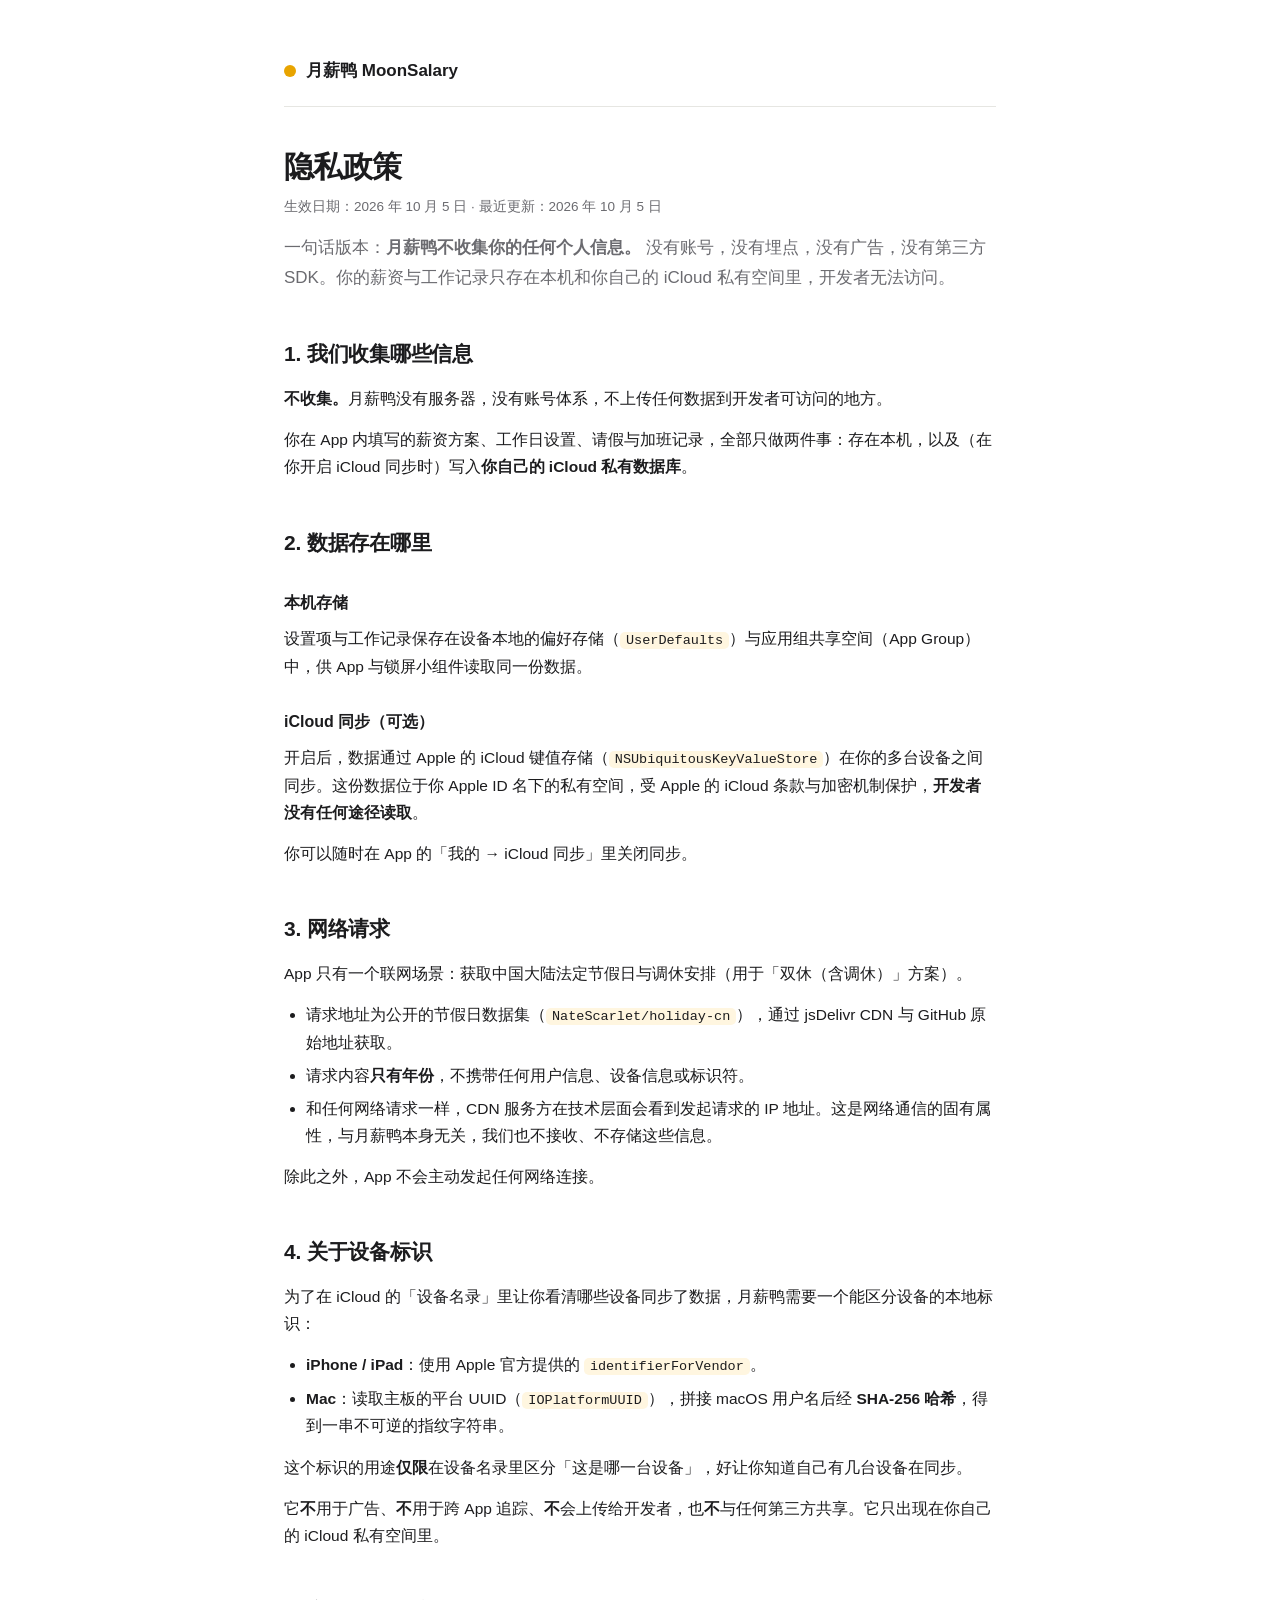
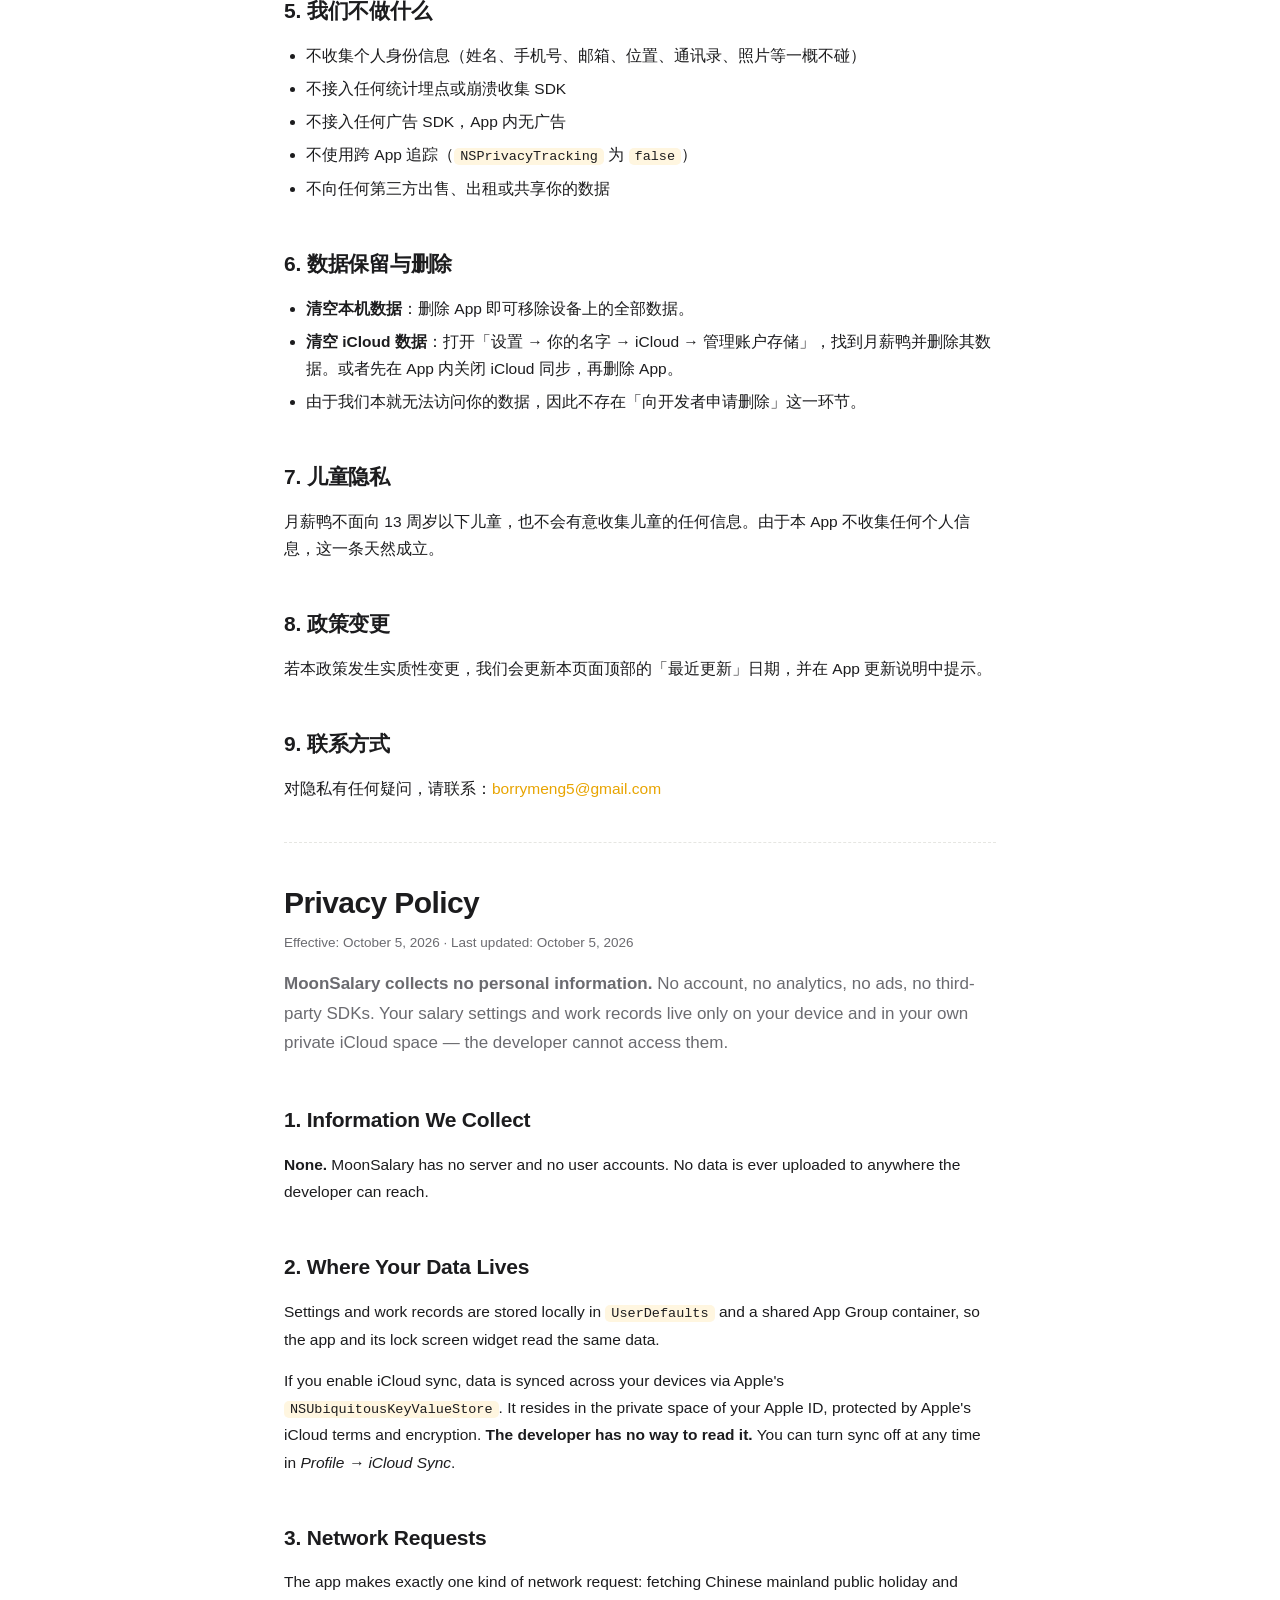
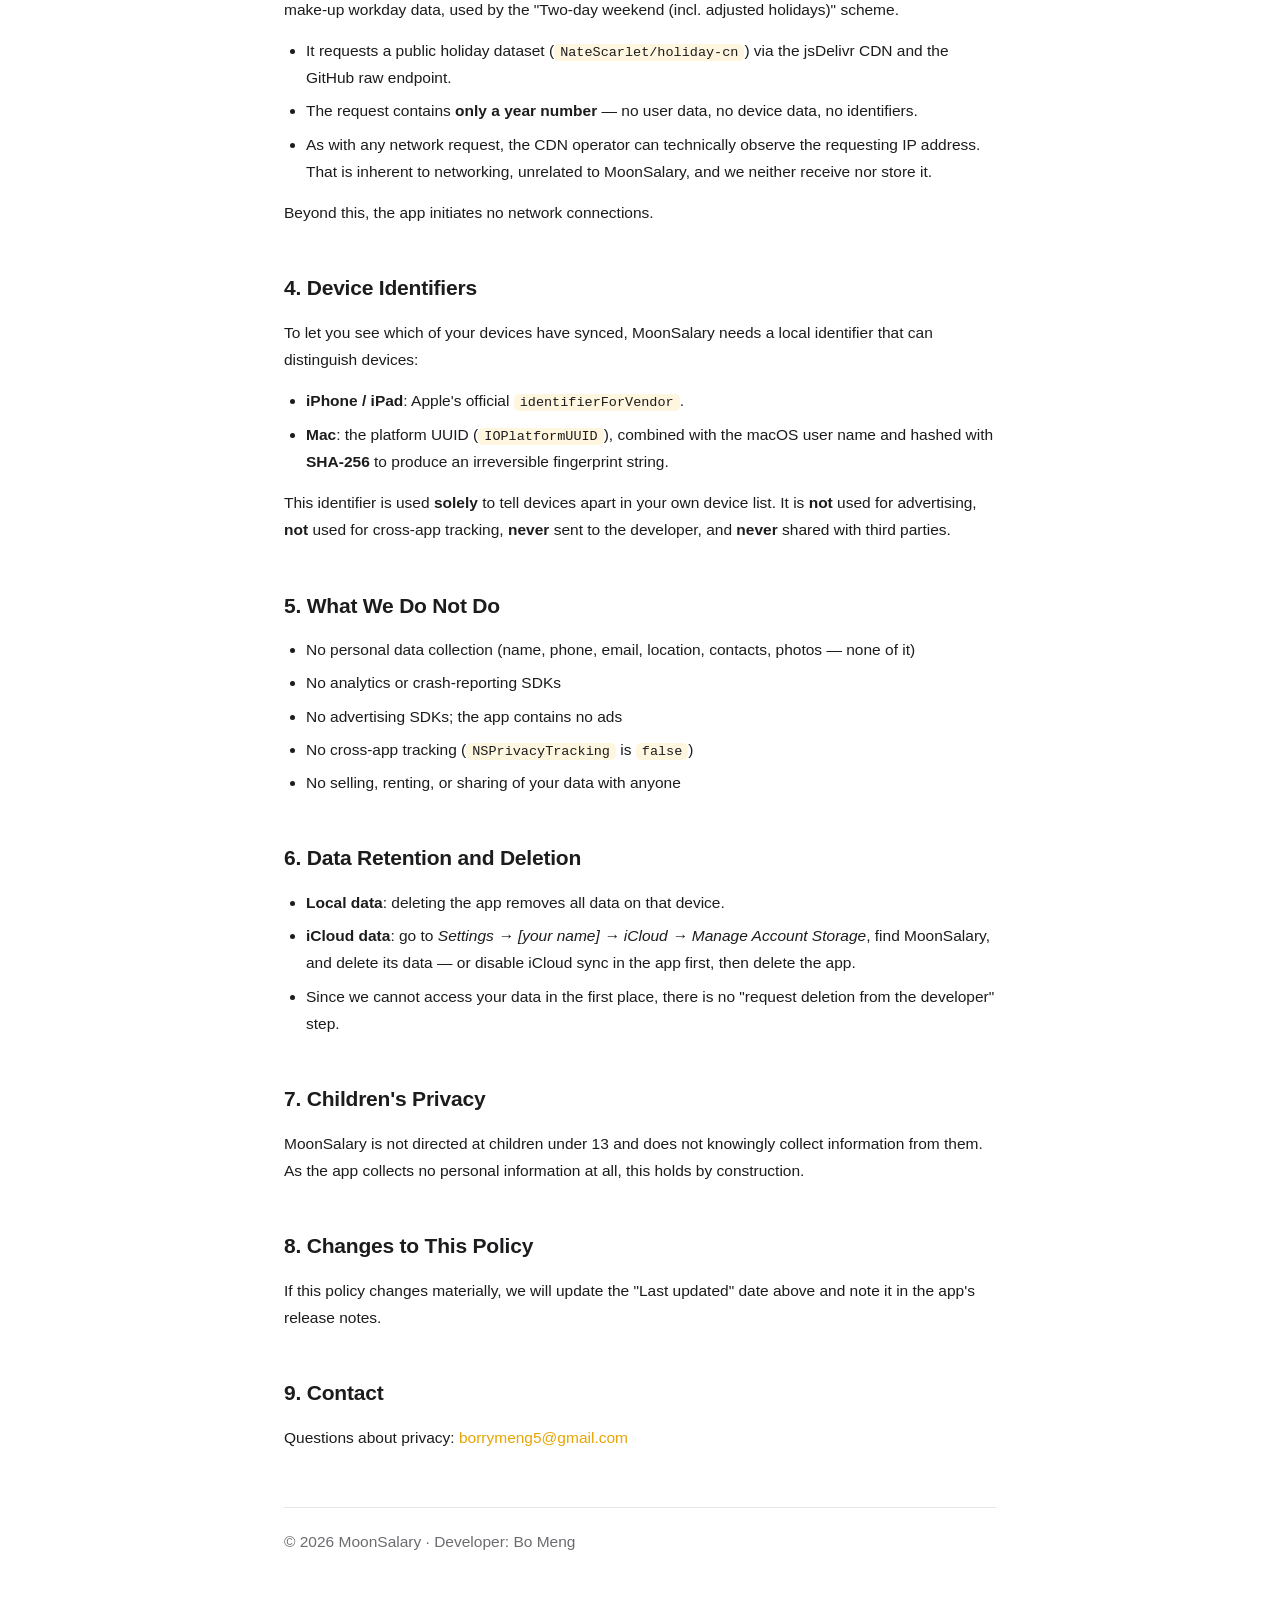
==== privacy/index.html @ 05ef981d "docs: 月薪鸭官方文档站初始化 新建文档仓库，同时作为 App Store 上架所需的隐私政策与技术支持页面托管源。  站点页面（GitHub Pages，main 分支根目录）： · index" ====
<!DOCTYPE html>
<html lang="zh-CN">
<head>
<meta charset="utf-8">
<meta name="viewport" content="width=device-width, initial-scale=1">
<title>隐私政策 — 月薪鸭</title>
<meta name="description" content="月薪鸭隐私政策：不收集任何个人信息，数据仅存本机与用户自己的 iCloud 私有空间。">
<link rel="stylesheet" href="../styles.css">
</head>
<body>
<div class="wrap">

  <header class="site">
    <div class="brandline"><span class="dot"></span>月薪鸭 MoonSalary</div>
  </header>

  <h1>隐私政策</h1>
  <p class="meta">生效日期：2026 年 10 月 5 日 · 最近更新：2026 年 10 月 5 日</p>

  <p class="lede">
    一句话版本：<strong>月薪鸭不收集你的任何个人信息。</strong>
    没有账号，没有埋点，没有广告，没有第三方 SDK。你的薪资与工作记录只存在本机和你自己的 iCloud 私有空间里，开发者无法访问。
  </p>

  <h2>1. 我们收集哪些信息</h2>
  <p><strong>不收集。</strong>月薪鸭没有服务器，没有账号体系，不上传任何数据到开发者可访问的地方。</p>
  <p>你在 App 内填写的薪资方案、工作日设置、请假与加班记录，全部只做两件事：存在本机，以及（在你开启 iCloud 同步时）写入<strong>你自己的 iCloud 私有数据库</strong>。</p>

  <h2>2. 数据存在哪里</h2>

  <h3>本机存储</h3>
  <p>设置项与工作记录保存在设备本地的偏好存储（<code>UserDefaults</code>）与应用组共享空间（App Group）中，供 App 与锁屏小组件读取同一份数据。</p>

  <h3>iCloud 同步（可选）</h3>
  <p>开启后，数据通过 Apple 的 iCloud 键值存储（<code>NSUbiquitousKeyValueStore</code>）在你的多台设备之间同步。这份数据位于你 Apple ID 名下的私有空间，受 Apple 的 iCloud 条款与加密机制保护，<strong>开发者没有任何途径读取</strong>。</p>
  <p>你可以随时在 App 的「我的 → iCloud 同步」里关闭同步。</p>

  <h2>3. 网络请求</h2>
  <p>App 只有一个联网场景：获取中国大陆法定节假日与调休安排（用于「双休（含调休）」方案）。</p>
  <ul>
    <li>请求地址为公开的节假日数据集（<code>NateScarlet/holiday-cn</code>），通过 jsDelivr CDN 与 GitHub 原始地址获取。</li>
    <li>请求内容<strong>只有年份</strong>，不携带任何用户信息、设备信息或标识符。</li>
    <li>和任何网络请求一样，CDN 服务方在技术层面会看到发起请求的 IP 地址。这是网络通信的固有属性，与月薪鸭本身无关，我们也不接收、不存储这些信息。</li>
  </ul>
  <p>除此之外，App 不会主动发起任何网络连接。</p>

  <h2>4. 关于设备标识</h2>
  <p>为了在 iCloud 的「设备名录」里让你看清哪些设备同步了数据，月薪鸭需要一个能区分设备的本地标识：</p>
  <ul>
    <li><strong>iPhone / iPad</strong>：使用 Apple 官方提供的 <code>identifierForVendor</code>。</li>
    <li><strong>Mac</strong>：读取主板的平台 UUID（<code>IOPlatformUUID</code>），拼接 macOS 用户名后经 <strong>SHA-256 哈希</strong>，得到一串不可逆的指纹字符串。</li>
  </ul>
  <p>这个标识的用途<strong>仅限</strong>在设备名录里区分「这是哪一台设备」，好让你知道自己有几台设备在同步。</p>
  <p>它<strong>不</strong>用于广告、<strong>不</strong>用于跨 App 追踪、<strong>不</strong>会上传给开发者，也<strong>不</strong>与任何第三方共享。它只出现在你自己的 iCloud 私有空间里。</p>

  <h2>5. 我们不做什么</h2>
  <ul>
    <li>不收集个人身份信息（姓名、手机号、邮箱、位置、通讯录、照片等一概不碰）</li>
    <li>不接入任何统计埋点或崩溃收集 SDK</li>
    <li>不接入任何广告 SDK，App 内无广告</li>
    <li>不使用跨 App 追踪（<code>NSPrivacyTracking</code> 为 <code>false</code>）</li>
    <li>不向任何第三方出售、出租或共享你的数据</li>
  </ul>

  <h2>6. 数据保留与删除</h2>
  <ul>
    <li><strong>清空本机数据</strong>：删除 App 即可移除设备上的全部数据。</li>
    <li><strong>清空 iCloud 数据</strong>：打开「设置 → 你的名字 → iCloud → 管理账户存储」，找到月薪鸭并删除其数据。或者先在 App 内关闭 iCloud 同步，再删除 App。</li>
    <li>由于我们本就无法访问你的数据，因此不存在「向开发者申请删除」这一环节。</li>
  </ul>

  <h2>7. 儿童隐私</h2>
  <p>月薪鸭不面向 13 周岁以下儿童，也不会有意收集儿童的任何信息。由于本 App 不收集任何个人信息，这一条天然成立。</p>

  <h2>8. 政策变更</h2>
  <p>若本政策发生实质性变更，我们会更新本页面顶部的「最近更新」日期，并在 App 更新说明中提示。</p>

  <h2>9. 联系方式</h2>
  <p>对隐私有任何疑问，请联系：<a href="mailto:borrymeng5@gmail.com">borrymeng5@gmail.com</a></p>

  <hr class="lang-split">

  <h1>Privacy Policy</h1>
  <p class="meta">Effective: October 5, 2026 · Last updated: October 5, 2026</p>

  <p class="lede">
    <strong>MoonSalary collects no personal information.</strong> No account, no analytics, no ads,
    no third-party SDKs. Your salary settings and work records live only on your device and in your own
    private iCloud space — the developer cannot access them.
  </p>

  <h2>1. Information We Collect</h2>
  <p><strong>None.</strong> MoonSalary has no server and no user accounts. No data is ever uploaded to
  anywhere the developer can reach.</p>

  <h2>2. Where Your Data Lives</h2>
  <p>Settings and work records are stored locally in <code>UserDefaults</code> and a shared App Group
  container, so the app and its lock screen widget read the same data.</p>
  <p>If you enable iCloud sync, data is synced across your devices via Apple's
  <code>NSUbiquitousKeyValueStore</code>. It resides in the private space of your Apple ID, protected by
  Apple's iCloud terms and encryption. <strong>The developer has no way to read it.</strong> You can turn
  sync off at any time in <em>Profile → iCloud Sync</em>.</p>

  <h2>3. Network Requests</h2>
  <p>The app makes exactly one kind of network request: fetching Chinese mainland public holiday and
  make-up workday data, used by the "Two-day weekend (incl. adjusted holidays)" scheme.</p>
  <ul>
    <li>It requests a public holiday dataset (<code>NateScarlet/holiday-cn</code>) via the jsDelivr CDN and
      the GitHub raw endpoint.</li>
    <li>The request contains <strong>only a year number</strong> — no user data, no device data, no identifiers.</li>
    <li>As with any network request, the CDN operator can technically observe the requesting IP address.
      That is inherent to networking, unrelated to MoonSalary, and we neither receive nor store it.</li>
  </ul>
  <p>Beyond this, the app initiates no network connections.</p>

  <h2>4. Device Identifiers</h2>
  <p>To let you see which of your devices have synced, MoonSalary needs a local identifier that can
  distinguish devices:</p>
  <ul>
    <li><strong>iPhone / iPad</strong>: Apple's official <code>identifierForVendor</code>.</li>
    <li><strong>Mac</strong>: the platform UUID (<code>IOPlatformUUID</code>), combined with the macOS user
      name and hashed with <strong>SHA-256</strong> to produce an irreversible fingerprint string.</li>
  </ul>
  <p>This identifier is used <strong>solely</strong> to tell devices apart in your own device list. It is
  <strong>not</strong> used for advertising, <strong>not</strong> used for cross-app tracking,
  <strong>never</strong> sent to the developer, and <strong>never</strong> shared with third parties.</p>

  <h2>5. What We Do Not Do</h2>
  <ul>
    <li>No personal data collection (name, phone, email, location, contacts, photos — none of it)</li>
    <li>No analytics or crash-reporting SDKs</li>
    <li>No advertising SDKs; the app contains no ads</li>
    <li>No cross-app tracking (<code>NSPrivacyTracking</code> is <code>false</code>)</li>
    <li>No selling, renting, or sharing of your data with anyone</li>
  </ul>

  <h2>6. Data Retention and Deletion</h2>
  <ul>
    <li><strong>Local data</strong>: deleting the app removes all data on that device.</li>
    <li><strong>iCloud data</strong>: go to <em>Settings → [your name] → iCloud → Manage Account Storage</em>,
      find MoonSalary, and delete its data — or disable iCloud sync in the app first, then delete the app.</li>
    <li>Since we cannot access your data in the first place, there is no "request deletion from the developer"
      step.</li>
  </ul>

  <h2>7. Children's Privacy</h2>
  <p>MoonSalary is not directed at children under 13 and does not knowingly collect information from them.
  As the app collects no personal information at all, this holds by construction.</p>

  <h2>8. Changes to This Policy</h2>
  <p>If this policy changes materially, we will update the "Last updated" date above and note it in the
  app's release notes.</p>

  <h2>9. Contact</h2>
  <p>Questions about privacy: <a href="mailto:borrymeng5@gmail.com">borrymeng5@gmail.com</a></p>

  <footer class="site">
    <p>© 2026 MoonSalary · Developer: Bo Meng</p>
  </footer>

</div>
</body>
</html>
---- styles.css ----
:root {
  --brand: #E8A400;
  --brand-soft: #FFF6E0;
  --bg: #FFFFFF;
  --bg-soft: #FAFAF8;
  --fg: #1C1C1E;
  --fg-muted: #6B6B70;
  --border: #E6E6E2;
  --radius: 14px;
}

@media (prefers-color-scheme: dark) {
  :root {
    --brand: #FFC730;
    --brand-soft: #2A2415;
    --bg: #121214;
    --bg-soft: #1A1A1D;
    --fg: #F2F2F4;
    --fg-muted: #A0A0A6;
    --border: #2E2E32;
  }
}

* { box-sizing: border-box; }

body {
  margin: 0;
  background: var(--bg);
  color: var(--fg);
  font-family: -apple-system, BlinkMacSystemFont, "SF Pro Text", "PingFang SC",
    "Hiragino Sans GB", "Microsoft YaHei", sans-serif;
  line-height: 1.75;
  -webkit-font-smoothing: antialiased;
}

.wrap { max-width: 760px; margin: 0 auto; padding: 56px 24px 96px; }

header.site {
  border-bottom: 1px solid var(--border);
  padding-bottom: 20px;
  margin-bottom: 40px;
}

header.site .brandline {
  display: flex;
  align-items: center;
  gap: 10px;
  font-weight: 700;
  font-size: 17px;
}

header.site .dot {
  width: 12px; height: 12px; border-radius: 50%;
  background: var(--brand);
  display: inline-block;
}

h1 { font-size: 30px; line-height: 1.35; margin: 0 0 8px; letter-spacing: -0.02em; }
h2 { font-size: 21px; margin: 44px 0 12px; letter-spacing: -0.01em; }
h3 { font-size: 16px; margin: 28px 0 8px; }
p, li { font-size: 15.5px; }
p { margin: 0 0 14px; }
ul, ol { padding-left: 22px; margin: 0 0 14px; }
li { margin-bottom: 6px; }

a { color: var(--brand); text-decoration: none; }
a:hover { text-decoration: underline; }

.lede { font-size: 17px; color: var(--fg-muted); margin-bottom: 32px; }
.meta { font-size: 13.5px; color: var(--fg-muted); }

.card {
  background: var(--bg-soft);
  border: 1px solid var(--border);
  border-radius: var(--radius);
  padding: 18px 20px;
  margin: 0 0 16px;
}
.card h3 { margin-top: 0; }

.grid { display: grid; grid-template-columns: 1fr 1fr; gap: 14px; }
@media (max-width: 620px) { .grid { grid-template-columns: 1fr; } }

.nav { display: flex; flex-wrap: wrap; gap: 10px; margin: 28px 0 0; }
.nav a {
  border: 1px solid var(--border);
  border-radius: 999px;
  padding: 7px 15px;
  font-size: 14px;
  color: var(--fg);
}
.nav a:hover { border-color: var(--brand); color: var(--brand); text-decoration: none; }

table { width: 100%; border-collapse: collapse; margin: 0 0 18px; font-size: 14.5px; }
th, td { text-align: left; padding: 9px 10px; border-bottom: 1px solid var(--border); vertical-align: top; }
th { color: var(--fg-muted); font-weight: 600; font-size: 13px; }

code {
  background: var(--brand-soft);
  border-radius: 5px;
  padding: 1px 6px;
  font-size: 13.5px;
  font-family: ui-monospace, SFMono-Regular, Menlo, monospace;
}

hr { border: none; border-top: 1px solid var(--border); margin: 44px 0; }

footer.site {
  border-top: 1px solid var(--border);
  margin-top: 56px;
  padding-top: 20px;
  font-size: 13.5px;
  color: var(--fg-muted);
}

.lang-split { border-top: 1px dashed var(--border); margin: 40px 0; }
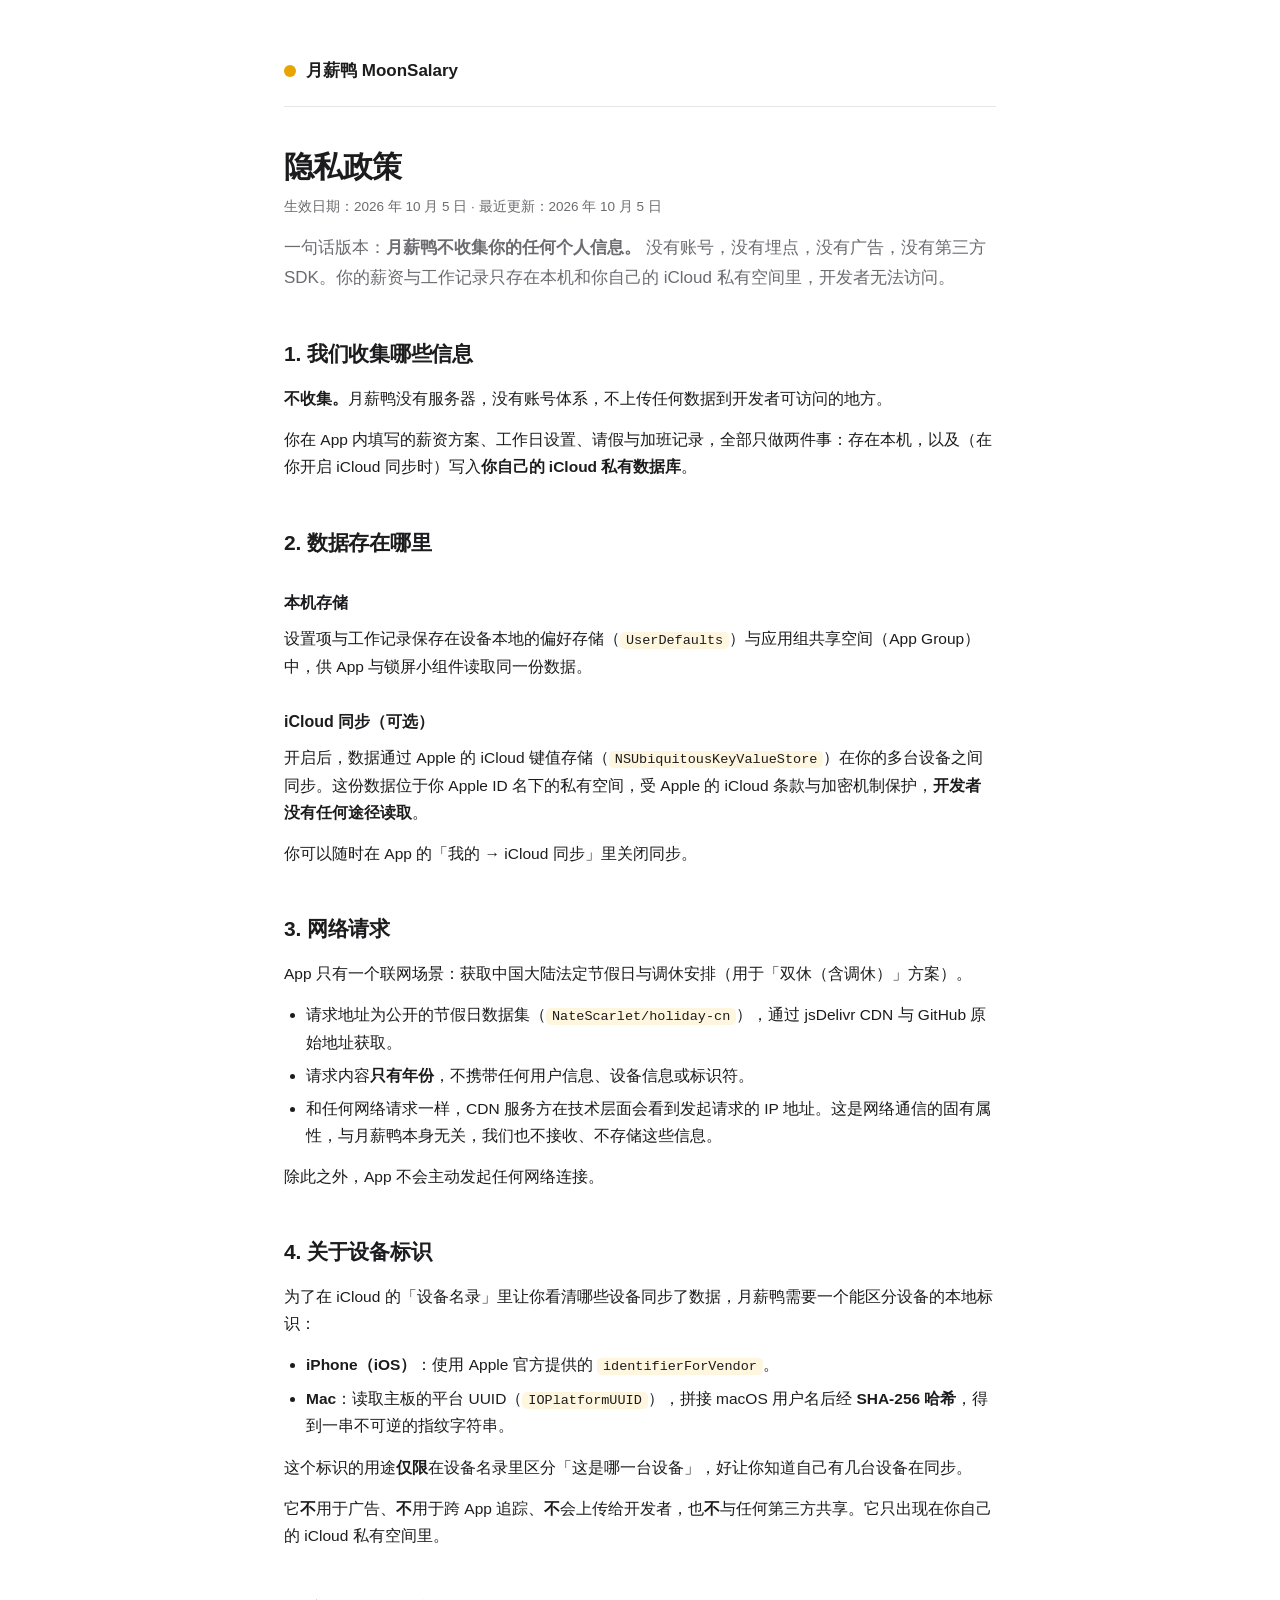
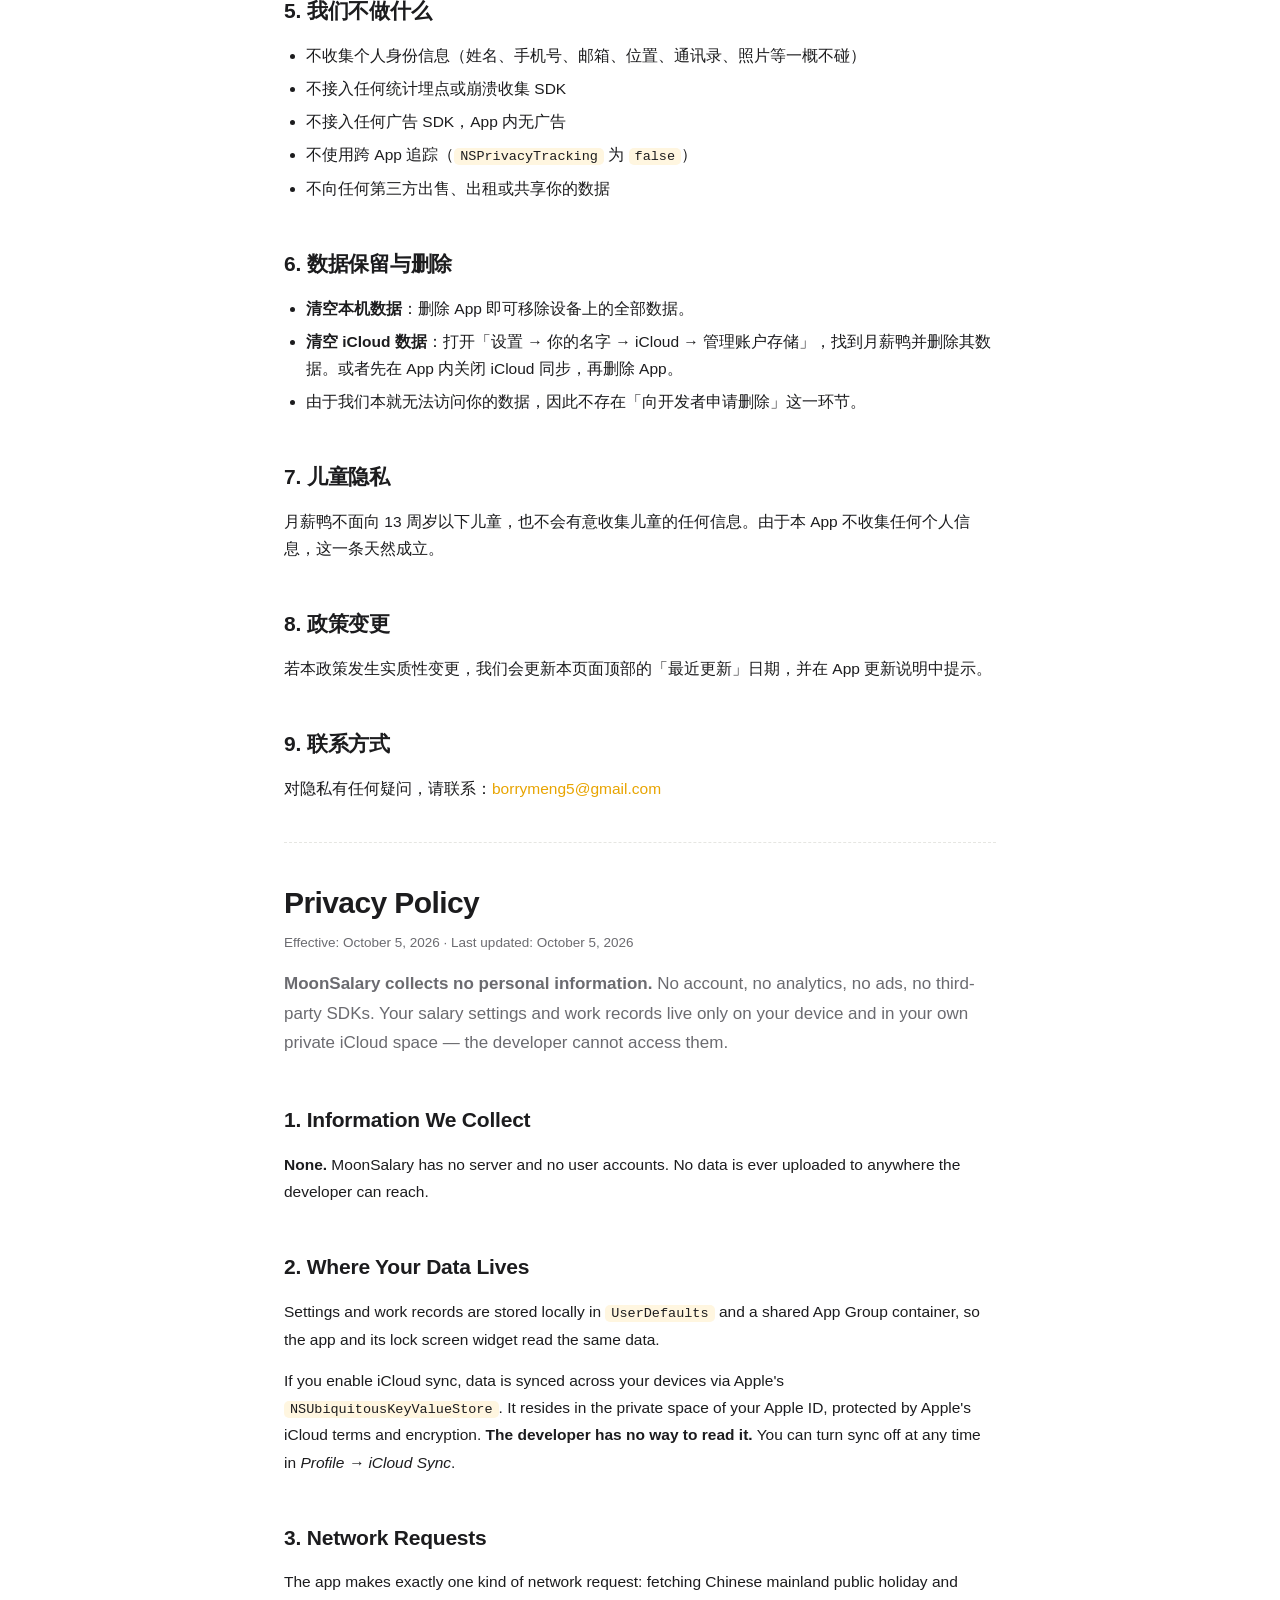
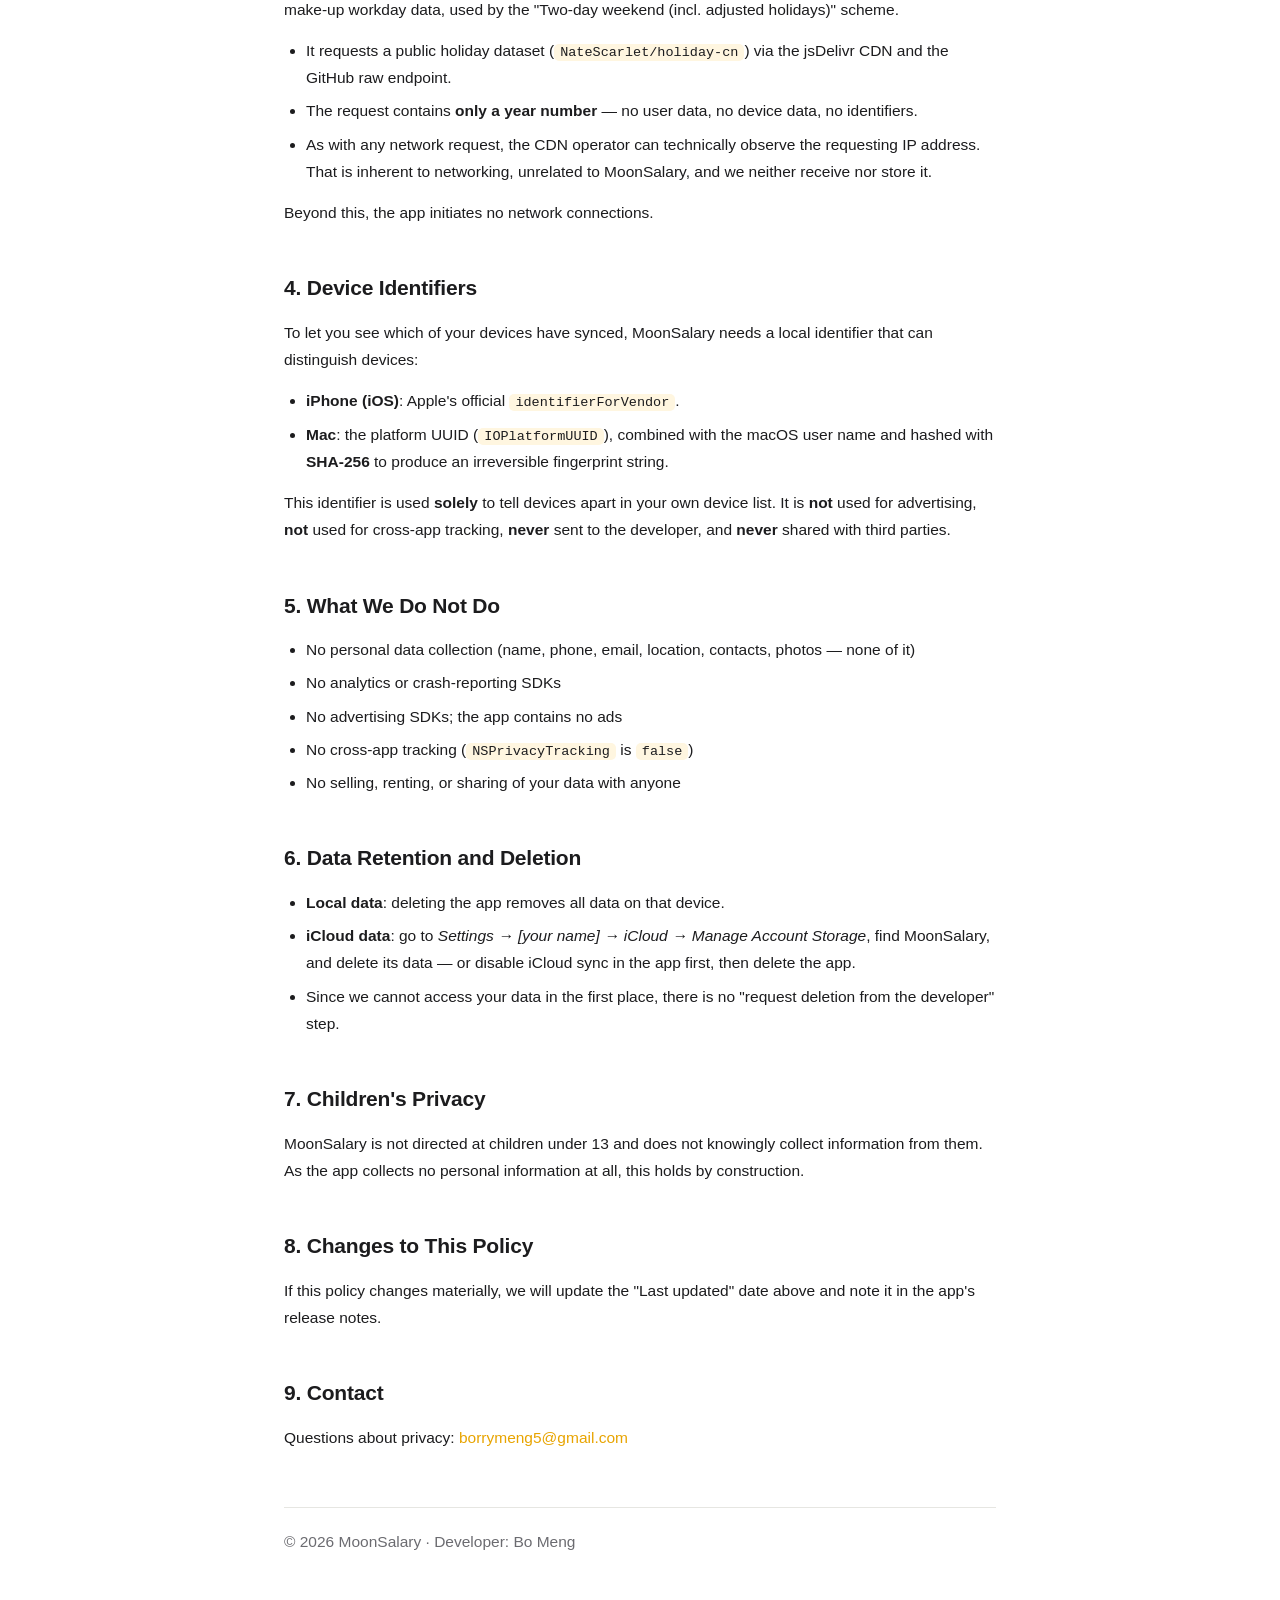
==== commit aa6114e2: "docs: 补 App Store 截图与 API Key 步骤；版本同步到 0.2.18 - 新增 docs/app-store-connect-api-key.md：Xcode 登录 Apple " ====
--- a/privacy/index.html
+++ b/privacy/index.html
@@ -47,7 +47,7 @@
   <h2>4. 关于设备标识</h2>
   <p>为了在 iCloud 的「设备名录」里让你看清哪些设备同步了数据，月薪鸭需要一个能区分设备的本地标识：</p>
   <ul>
-    <li><strong>iPhone / iPad</strong>：使用 Apple 官方提供的 <code>identifierForVendor</code>。</li>
+    <li><strong>iPhone（iOS）</strong>：使用 Apple 官方提供的 <code>identifierForVendor</code>。</li>
     <li><strong>Mac</strong>：读取主板的平台 UUID（<code>IOPlatformUUID</code>），拼接 macOS 用户名后经 <strong>SHA-256 哈希</strong>，得到一串不可逆的指纹字符串。</li>
   </ul>
   <p>这个标识的用途<strong>仅限</strong>在设备名录里区分「这是哪一台设备」，好让你知道自己有几台设备在同步。</p>
@@ -117,7 +117,7 @@
   <p>To let you see which of your devices have synced, MoonSalary needs a local identifier that can
   distinguish devices:</p>
   <ul>
-    <li><strong>iPhone / iPad</strong>: Apple's official <code>identifierForVendor</code>.</li>
+    <li><strong>iPhone (iOS)</strong>: Apple's official <code>identifierForVendor</code>.</li>
     <li><strong>Mac</strong>: the platform UUID (<code>IOPlatformUUID</code>), combined with the macOS user
       name and hashed with <strong>SHA-256</strong> to produce an irreversible fingerprint string.</li>
   </ul>
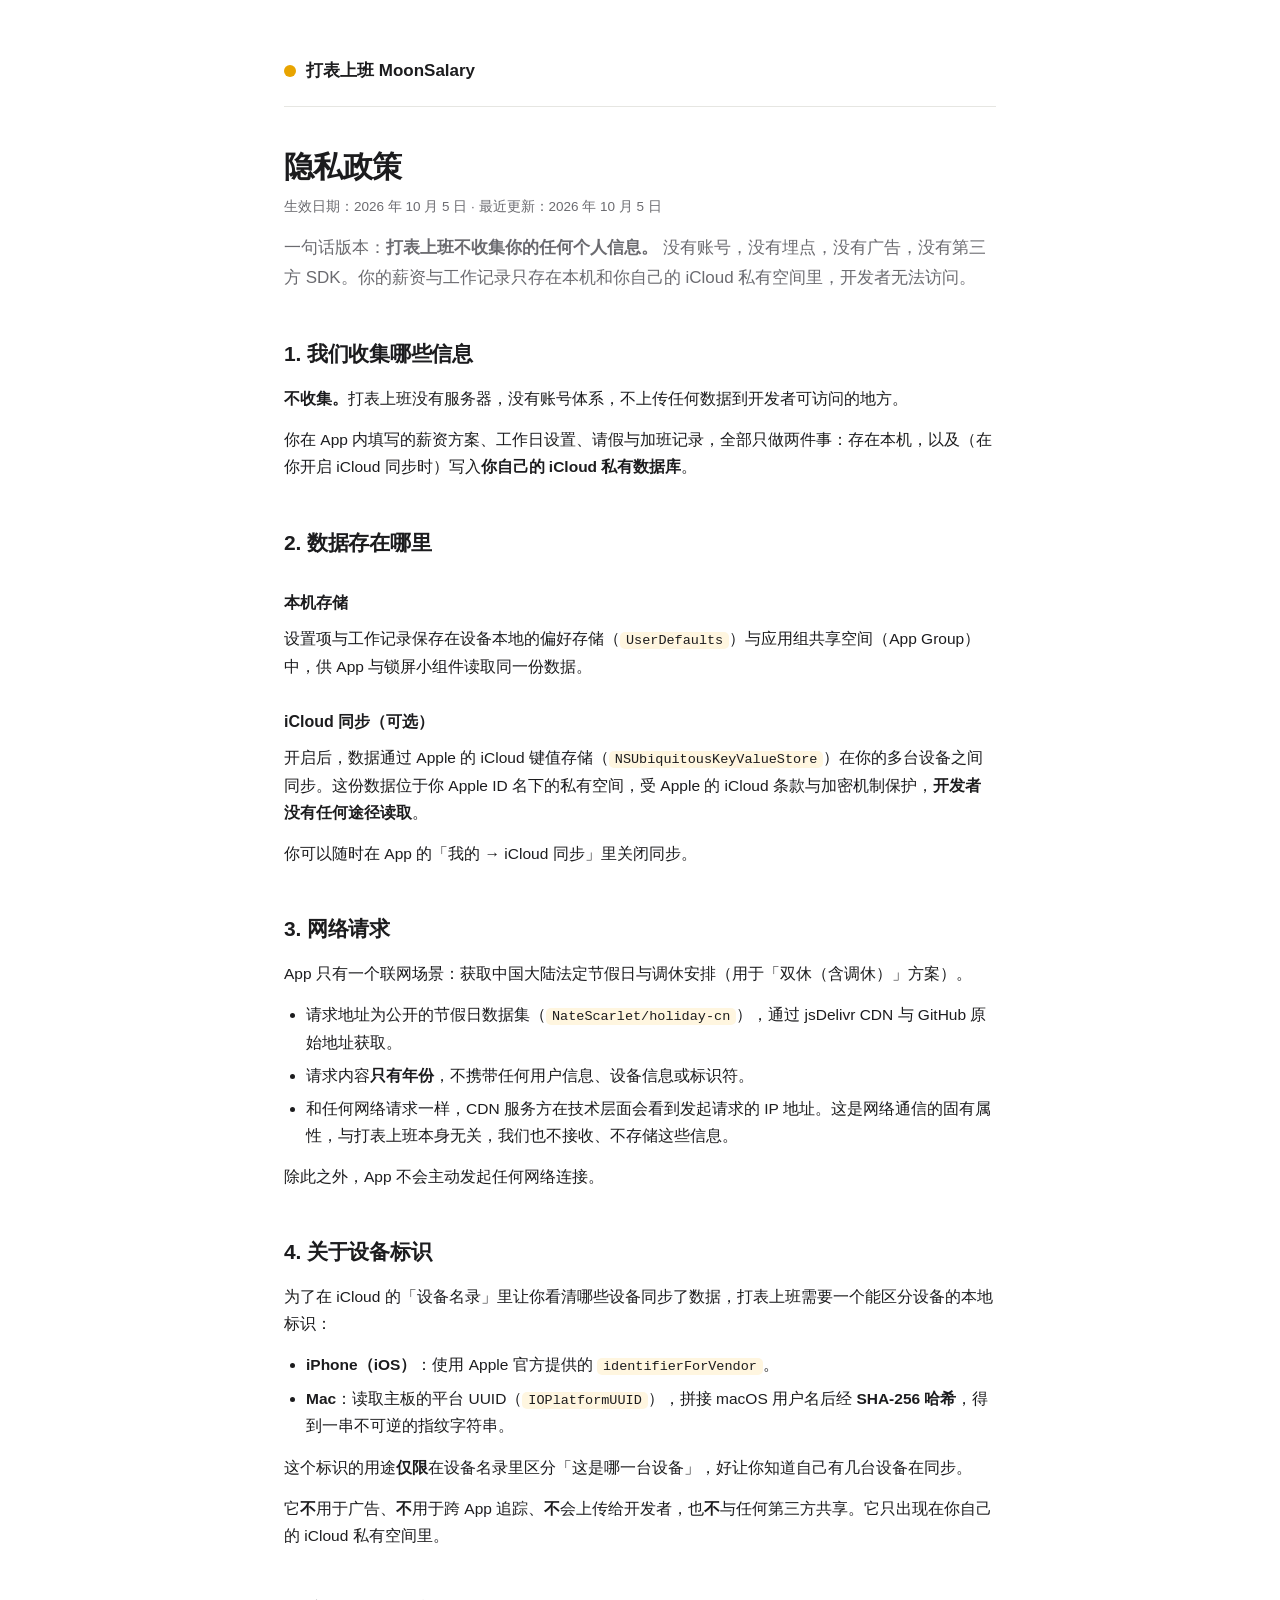
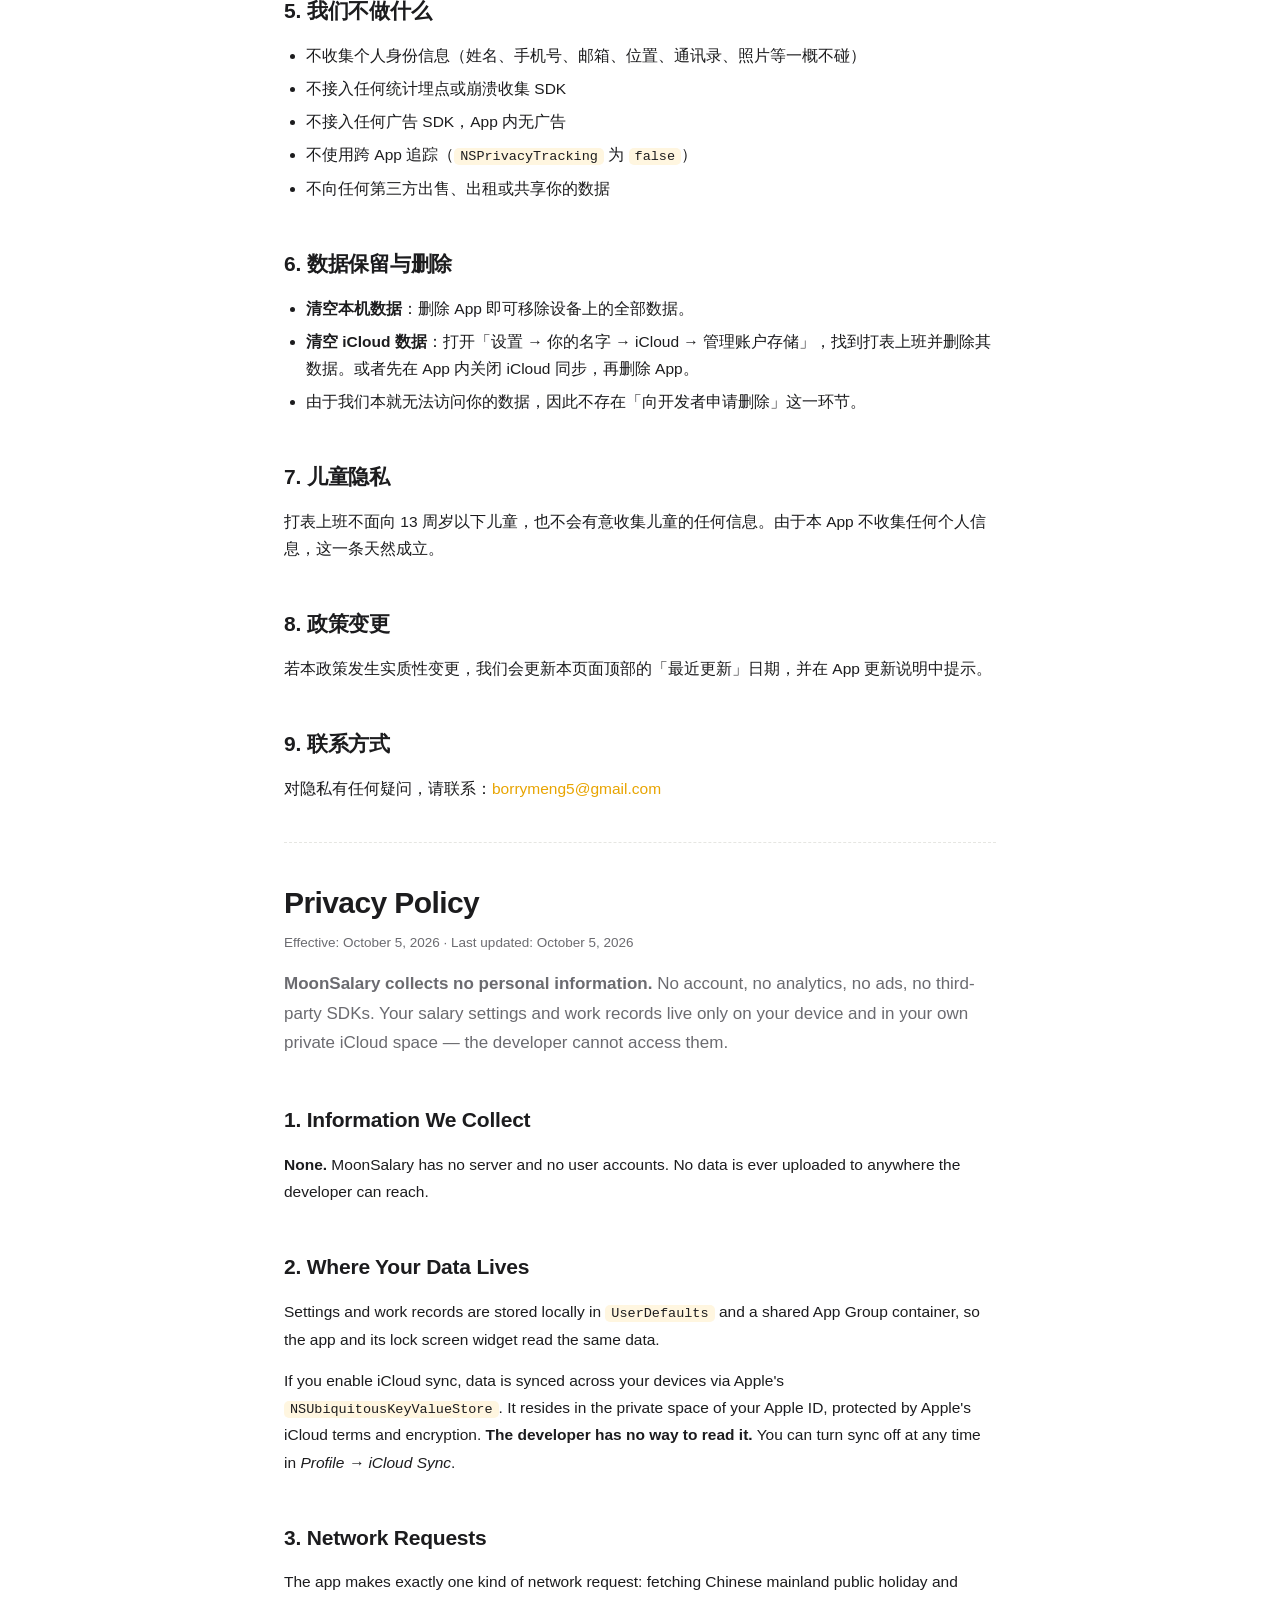
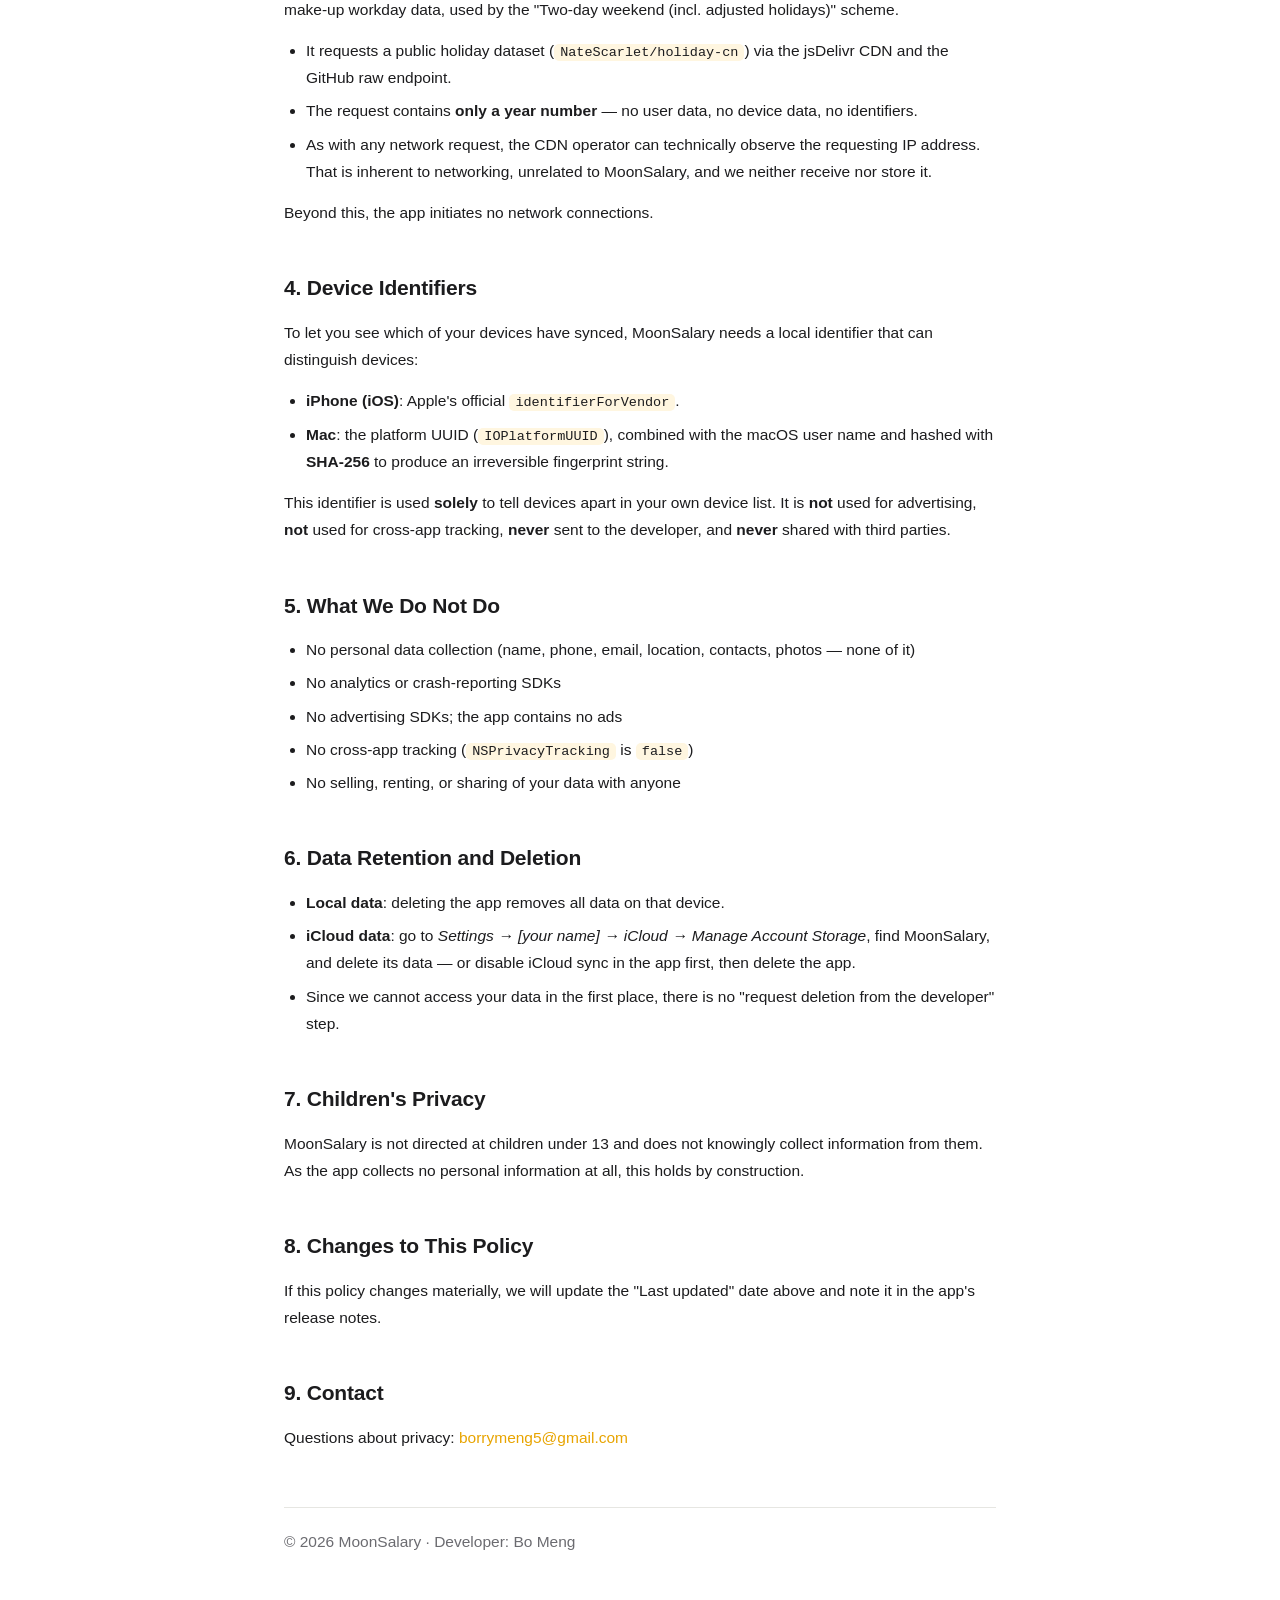
==== commit 4306a998: "docs: 品牌名统一为「打表上班」，移除营销页的开发者文档链接 配套 0.2.20 的 App 显示名改动（月薪鸭 → 打表上班）：  - index.html / support/ / priva" ====
--- a/privacy/index.html
+++ b/privacy/index.html
@@ -3,27 +3,27 @@
 <head>
 <meta charset="utf-8">
 <meta name="viewport" content="width=device-width, initial-scale=1">
-<title>隐私政策 — 月薪鸭</title>
-<meta name="description" content="月薪鸭隐私政策：不收集任何个人信息，数据仅存本机与用户自己的 iCloud 私有空间。">
+<title>隐私政策 — 打表上班</title>
+<meta name="description" content="打表上班隐私政策：不收集任何个人信息，数据仅存本机与用户自己的 iCloud 私有空间。">
 <link rel="stylesheet" href="../styles.css">
 </head>
 <body>
 <div class="wrap">
 
   <header class="site">
-    <div class="brandline"><span class="dot"></span>月薪鸭 MoonSalary</div>
+    <div class="brandline"><span class="dot"></span>打表上班 MoonSalary</div>
   </header>
 
   <h1>隐私政策</h1>
   <p class="meta">生效日期：2026 年 10 月 5 日 · 最近更新：2026 年 10 月 5 日</p>
 
   <p class="lede">
-    一句话版本：<strong>月薪鸭不收集你的任何个人信息。</strong>
+    一句话版本：<strong>打表上班不收集你的任何个人信息。</strong>
     没有账号，没有埋点，没有广告，没有第三方 SDK。你的薪资与工作记录只存在本机和你自己的 iCloud 私有空间里，开发者无法访问。
   </p>
 
   <h2>1. 我们收集哪些信息</h2>
-  <p><strong>不收集。</strong>月薪鸭没有服务器，没有账号体系，不上传任何数据到开发者可访问的地方。</p>
+  <p><strong>不收集。</strong>打表上班没有服务器，没有账号体系，不上传任何数据到开发者可访问的地方。</p>
   <p>你在 App 内填写的薪资方案、工作日设置、请假与加班记录，全部只做两件事：存在本机，以及（在你开启 iCloud 同步时）写入<strong>你自己的 iCloud 私有数据库</strong>。</p>
 
   <h2>2. 数据存在哪里</h2>
@@ -40,12 +40,12 @@
   <ul>
     <li>请求地址为公开的节假日数据集（<code>NateScarlet/holiday-cn</code>），通过 jsDelivr CDN 与 GitHub 原始地址获取。</li>
     <li>请求内容<strong>只有年份</strong>，不携带任何用户信息、设备信息或标识符。</li>
-    <li>和任何网络请求一样，CDN 服务方在技术层面会看到发起请求的 IP 地址。这是网络通信的固有属性，与月薪鸭本身无关，我们也不接收、不存储这些信息。</li>
+    <li>和任何网络请求一样，CDN 服务方在技术层面会看到发起请求的 IP 地址。这是网络通信的固有属性，与打表上班本身无关，我们也不接收、不存储这些信息。</li>
   </ul>
   <p>除此之外，App 不会主动发起任何网络连接。</p>
 
   <h2>4. 关于设备标识</h2>
-  <p>为了在 iCloud 的「设备名录」里让你看清哪些设备同步了数据，月薪鸭需要一个能区分设备的本地标识：</p>
+  <p>为了在 iCloud 的「设备名录」里让你看清哪些设备同步了数据，打表上班需要一个能区分设备的本地标识：</p>
   <ul>
     <li><strong>iPhone（iOS）</strong>：使用 Apple 官方提供的 <code>identifierForVendor</code>。</li>
     <li><strong>Mac</strong>：读取主板的平台 UUID（<code>IOPlatformUUID</code>），拼接 macOS 用户名后经 <strong>SHA-256 哈希</strong>，得到一串不可逆的指纹字符串。</li>
@@ -65,12 +65,12 @@
   <h2>6. 数据保留与删除</h2>
   <ul>
     <li><strong>清空本机数据</strong>：删除 App 即可移除设备上的全部数据。</li>
-    <li><strong>清空 iCloud 数据</strong>：打开「设置 → 你的名字 → iCloud → 管理账户存储」，找到月薪鸭并删除其数据。或者先在 App 内关闭 iCloud 同步，再删除 App。</li>
+    <li><strong>清空 iCloud 数据</strong>：打开「设置 → 你的名字 → iCloud → 管理账户存储」，找到打表上班并删除其数据。或者先在 App 内关闭 iCloud 同步，再删除 App。</li>
     <li>由于我们本就无法访问你的数据，因此不存在「向开发者申请删除」这一环节。</li>
   </ul>
 
   <h2>7. 儿童隐私</h2>
-  <p>月薪鸭不面向 13 周岁以下儿童，也不会有意收集儿童的任何信息。由于本 App 不收集任何个人信息，这一条天然成立。</p>
+  <p>打表上班不面向 13 周岁以下儿童，也不会有意收集儿童的任何信息。由于本 App 不收集任何个人信息，这一条天然成立。</p>
 
   <h2>8. 政策变更</h2>
   <p>若本政策发生实质性变更，我们会更新本页面顶部的「最近更新」日期，并在 App 更新说明中提示。</p>
